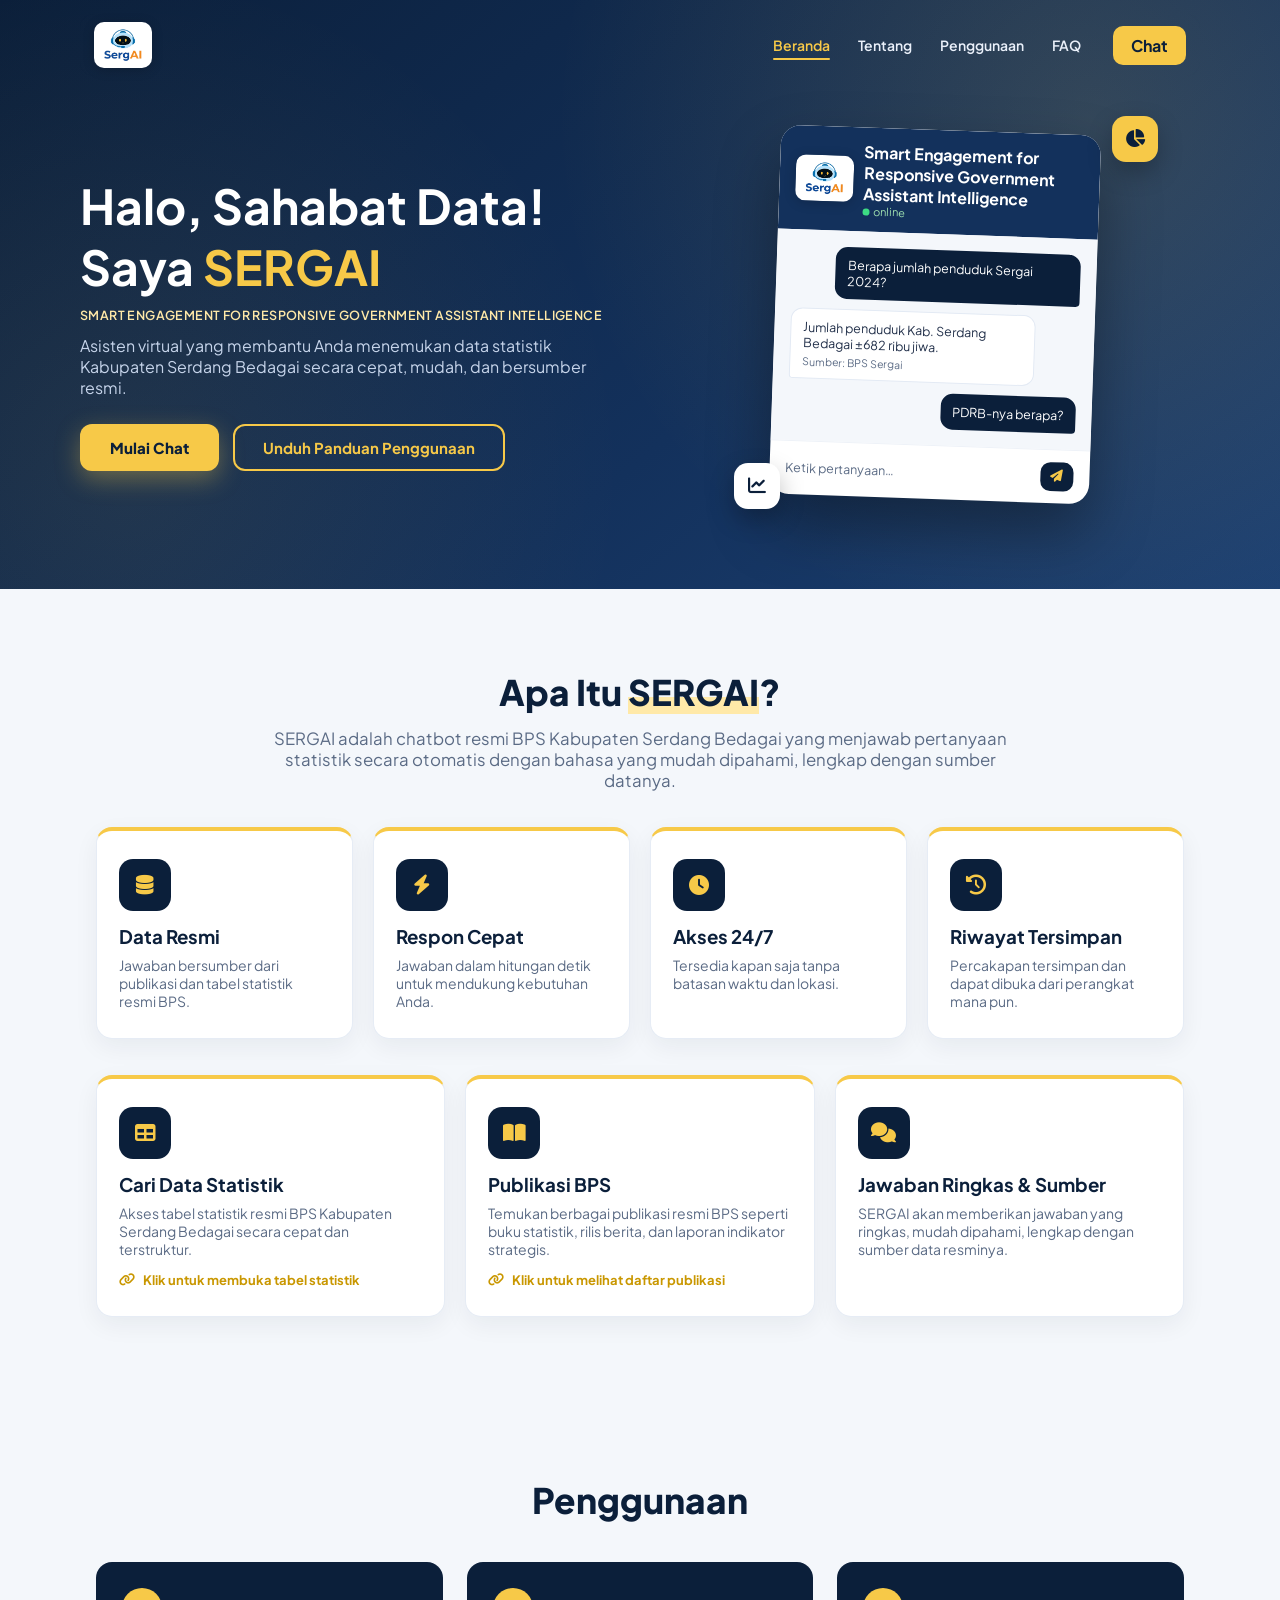
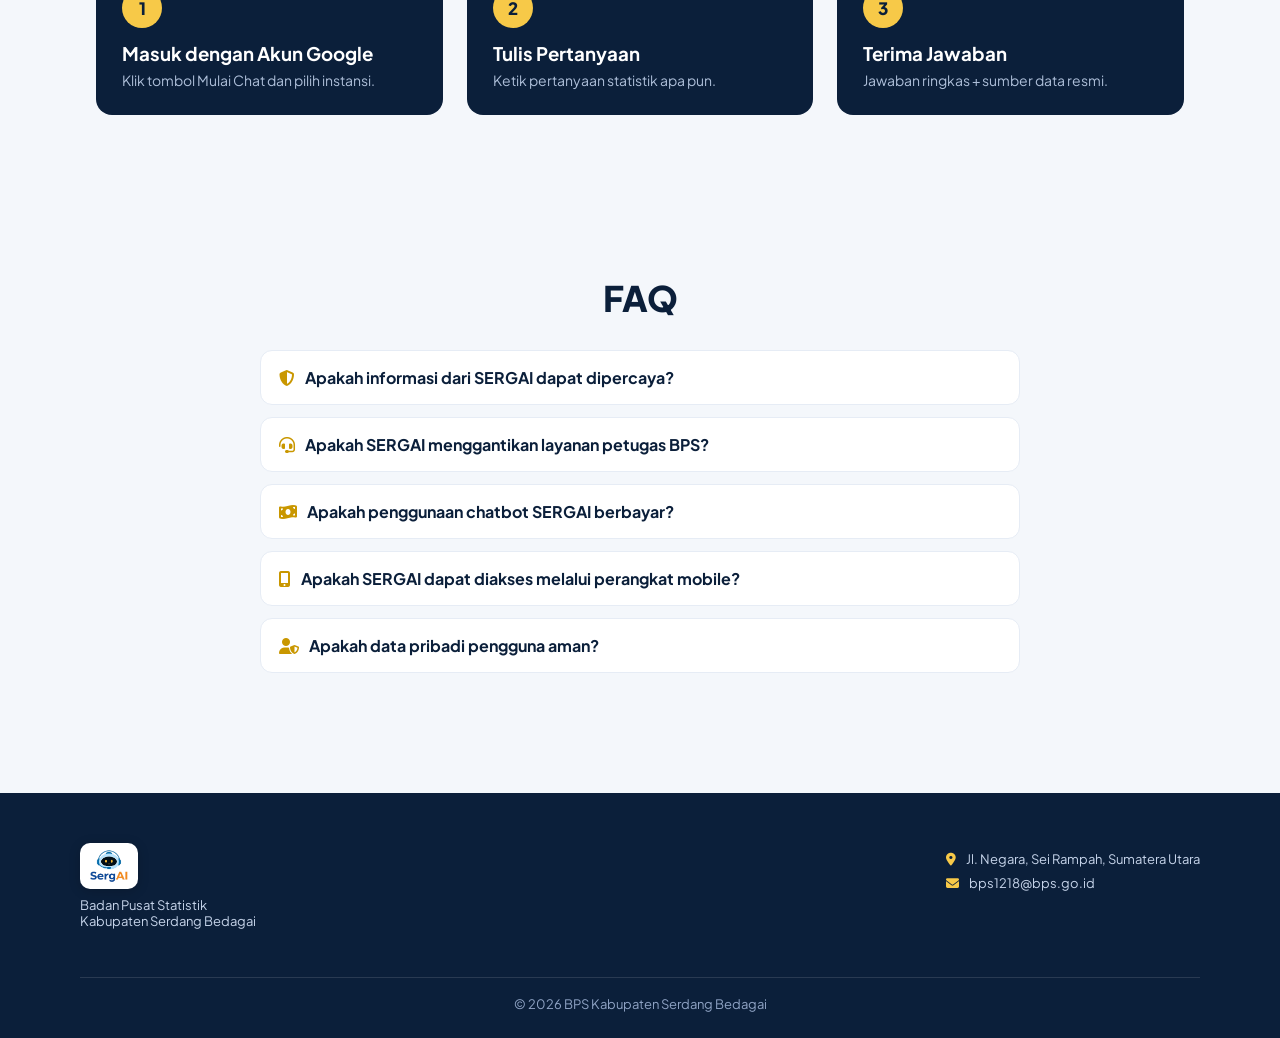
==== frontend/welcome.html @ 42bea24c "feat: update UI responsif & penyesuaian backend Frontend: - Sidebar toggle fixed kiri bawah (push/dr" ====
<!doctype html>
<html lang="id">
  <head>
    <meta charset="UTF-8" />
    <meta name="viewport" content="width=device-width, initial-scale=1.0" />
    <title>SERGAI — Asisten Statistik BPS Serdang Bedagai</title>
    <link rel="stylesheet" href="css/welcome.css" />
    <link
      rel="stylesheet"
      href="https://cdnjs.cloudflare.com/ajax/libs/font-awesome/6.4.0/css/all.min.css"
    />
    <link
      href="https://fonts.googleapis.com/css2?family=Plus+Jakarta+Sans:wght@400;600;700;800&display=swap"
      rel="stylesheet"
    />
    <script src="https://accounts.google.com/gsi/client" async defer></script>
  </head>
  <body>
    <!-- NAVBAR -->
    <!-- NAVBAR -->
    <header class="w-nav">
      <div class="w-nav-inner">
        <a class="brand" href="#beranda">
          <img src="assets/logo-sergAI.png" alt="SERGAI" class="brand-logo" />
        </a>
        <nav class="w-menu">
          <a href="#beranda">Beranda</a>
          <a href="#tentang">Tentang</a>
          <a href="#penggunaan">Penggunaan</a>
          <a href="#faq">FAQ</a>
        </nav>
        <!-- ✅ Chat TETAP terlihat di semua lebar -->
        <a href="#" class="w-nav-cta" id="navStartChatBtn">Chat</a>
        <!-- ✅ Tombol burger (muncul hanya di layar kecil) -->
        <button
          class="w-burger"
          id="wBurger"
          title="Menu"
          aria-label="Buka menu"
        >
          <i class="fas fa-bars"></i>
        </button>
      </div>
    </header>

    <!-- HERO -->
    <section class="w-hero" id="beranda">
      <div class="w-hero-inner">
        <div class="w-hero-left">
          <h1>
            Halo, Sahabat Data!<br />Saya <span class="w-accent">SERGAI</span>
          </h1>
          <p class="w-tagline">
            Smart Engagement for Responsive Government Assistant Intelligence
          </p>
          <p class="w-desc">
            Asisten virtual yang membantu Anda menemukan data statistik
            Kabupaten Serdang Bedagai secara cepat, mudah, dan bersumber resmi.
          </p>
          <div class="w-btn-row">
            <button id="startChatBtn" class="w-btn-primary-big">
              Mulai Chat
            </button>
            <a
              href="assets/panduan-penggunaan-sergAI.pdf"
              download
              class="w-btn-outline-big"
              >Unduh Panduan Penggunaan</a
            >
          </div>
        </div>
        <div class="w-hero-right">
          <div class="w-preview">
            <div class="w-preview-head">
              <a class="brand" href="#beranda">
                <img
                  src="assets/logo-sergAI.png"
                  alt="SERGAI"
                  class="brand-logo"
                />
              </a>
              <div>
                <strong
                  >Smart Engagement for Responsive Government Assistant
                  Intelligence</strong
                ><small><span class="dot"></span>online</small>
              </div>
            </div>
            <div class="w-preview-body">
              <div class="p-msg user">Berapa jumlah penduduk Sergai 2024?</div>
              <div class="p-msg bot">
                Jumlah penduduk Kab. Serdang Bedagai ±682 ribu jiwa.
                <small>Sumber: BPS Sergai</small>
              </div>
              <div class="p-msg user">PDRB-nya berapa?</div>
            </div>
            <div class="w-preview-foot">
              <span>Ketik pertanyaan…</span><i class="fas fa-paper-plane"></i>
            </div>
          </div>
          <span class="w-float f1"><i class="fas fa-chart-pie"></i></span>
          <span class="w-float f2"><i class="fas fa-chart-line"></i></span>
        </div>
      </div>
    </section>

    <!-- TENTANG -->
    <section class="w-section" id="tentang">
      <h2>Apa Itu <span>SERGAI</span>?</h2>
      <p class="w-lead">
        SERGAI adalah chatbot resmi BPS Kabupaten Serdang Bedagai yang menjawab
        pertanyaan statistik secara otomatis dengan bahasa yang mudah dipahami,
        lengkap dengan sumber datanya.
      </p>
      <div class="w-grid">
        <div class="w-card">
          <span class="w-ico"><i class="fas fa-database"></i></span>
          <h3>Data Resmi</h3>
          <p>Jawaban bersumber dari publikasi dan tabel statistik resmi BPS.</p>
        </div>
        <div class="w-card">
          <span class="w-ico"><i class="fas fa-bolt"></i></span>
          <h3>Respon Cepat</h3>
          <p>Jawaban dalam hitungan detik untuk mendukung kebutuhan Anda.</p>
        </div>
        <div class="w-card">
          <span class="w-ico"><i class="fas fa-clock"></i></span>
          <h3>Akses 24/7</h3>
          <p>Tersedia kapan saja tanpa batasan waktu dan lokasi.</p>
        </div>
        <div class="w-card">
          <span class="w-ico"><i class="fas fa-history"></i></span>
          <h3>Riwayat Tersimpan</h3>
          <p>Percakapan tersimpan dan dapat dibuka dari perangkat mana pun.</p>
        </div>
      </div>
      <div class="w-grid">
        <div class="w-card">
          <span class="w-ico"><i class="fas fa-table"></i></span>
          <h3>Cari Data Statistik</h3>
          <p>
            Akses tabel statistik resmi BPS Kabupaten Serdang Bedagai secara
            cepat dan terstruktur.
          </p>
          <a
            class="w-link"
            target="_blank"
            href="https://serdangbedagaikab.bps.go.id/id/statistics-table?subject=531&sortBy=date%2Ctitle&sortOrder=desc%2Casc"
            ><i class="fas fa-link"></i> Klik untuk membuka tabel statistik</a
          >
        </div>
        <div class="w-card">
          <span class="w-ico"><i class="fas fa-book-open"></i></span>
          <h3>Publikasi BPS</h3>
          <p>
            Temukan berbagai publikasi resmi BPS seperti buku statistik, rilis
            berita, dan laporan indikator strategis.
          </p>
          <a
            class="w-link"
            target="_blank"
            href="https://serdangbedagaikab.bps.go.id/id/publication"
            ><i class="fas fa-link"></i> Klik untuk melihat daftar publikasi</a
          >
        </div>
        <div class="w-card">
          <span class="w-ico"><i class="fas fa-comments"></i></span>
          <h3>Jawaban Ringkas &amp; Sumber</h3>
          <p>
            SERGAI akan memberikan jawaban yang ringkas, mudah dipahami, lengkap
            dengan sumber data resminya.
          </p>
        </div>
      </div>
    </section>

    <!-- PENGGUNAAN -->
    <section class="w-section" id="penggunaan">
      <h2>Penggunaan</h2>
      <div class="w-steps">
        <div class="w-step">
          <span>1</span>
          <h3>Masuk dengan Akun Google</h3>
          <p>Klik tombol Mulai Chat dan pilih instansi.</p>
        </div>
        <div class="w-step">
          <span>2</span>
          <h3>Tulis Pertanyaan</h3>
          <p>Ketik pertanyaan statistik apa pun.</p>
        </div>
        <div class="w-step">
          <span>3</span>
          <h3>Terima Jawaban</h3>
          <p>Jawaban ringkas + sumber data resmi.</p>
        </div>
      </div>
    </section>

    <!-- FAQ -->
    <section class="w-section" id="faq">
      <h2>FAQ</h2>
      <div class="w-faq">
        <details>
          <summary>
            <i class="fas fa-shield-alt"></i> Apakah informasi dari SERGAI dapat
            dipercaya?
          </summary>
          <p>
            Ya. Jawaban bersumber dari data dan publikasi resmi BPS Kabupaten
            Serdang Bedagai.
          </p>
        </details>
        <details>
          <summary>
            <i class="fas fa-headset"></i> Apakah SERGAI menggantikan layanan
            petugas BPS?
          </summary>
          <p>
            Tidak. SERGAI berfungsi sebagai asisten virtual untuk informasi
            statistik. Untuk kebutuhan lanjutan, pengguna tetap dapat
            menghubungi petugas BPS.
          </p>
        </details>
        <details>
          <summary>
            <i class="fas fa-money-bill-wave"></i> Apakah penggunaan chatbot
            SERGAI berbayar?
          </summary>
          <p>
            Tidak. SERGAI dapat digunakan secara gratis oleh seluruh masyarakat.
          </p>
        </details>
        <details>
          <summary>
            <i class="fas fa-mobile-alt"></i> Apakah SERGAI dapat diakses
            melalui perangkat mobile?
          </summary>
          <p>
            Ya. SERGAI dapat diakses melalui desktop maupun perangkat mobile
            selama terhubung dengan internet.
          </p>
        </details>
        <details>
          <summary>
            <i class="fas fa-user-shield"></i> Apakah data pribadi pengguna
            aman?
          </summary>
          <p>
            Kami hanya mencatat nama, email, instansi, dan pertanyaan untuk
            evaluasi layanan. Tidak ada password yang disimpan.
          </p>
        </details>
      </div>
    </section>

    <!-- FOOTER -->
    <footer class="w-footer">
      <div class="w-footer-inner">
        <div>
          <a class="brand" href="#beranda">
            <img src="assets/logo-sergAI.png" alt="SERGAI" class="brand-logo" />
          </a>
          <p>Badan Pusat Statistik<br />Kabupaten Serdang Bedagai</p>
        </div>
        <div class="w-footer-contact">
          <p>
            <i class="fas fa-map-marker-alt"></i> Jl. Negara, Sei Rampah,
            Sumatera Utara
          </p>
          <p><i class="fas fa-envelope"></i> bps1218@bps.go.id</p>
        </div>
        <p class="w-copy">© 2026 BPS Kabupaten Serdang Bedagai</p>
      </div>
    </footer>

    <!-- MODAL UNIT (login pertama) -->
    <div class="w-modal hidden" id="unitModal">
      <div class="w-modal-card">
        <img id="muPhoto" class="mu-photo" alt="" />
        <h3>Selamat datang, <span id="muName"></span>! 👋</h3>
        <p>Sebelum mulai, pilih instansi Anda:</p>
        <select id="muUnit">
          <option value="">-- Pilih Instansi/Unit --</option>
          <optgroup label="BPS Kabupaten Serdang Bedagai">
            <option>Statistik Sosial</option>
            <option>Statistik Produksi</option>
            <option>Statistik Distribusi</option>
            <option>Nerwilis</option>
            <option>IPDS</option>
            <option>TU/ Umum</option>
          </optgroup>
          <optgroup label="Instansi Pemerintah">
            <option>Bappeda</option>
            <option>Dinas Kesehatan</option>
            <option>Dinas Sosial</option>
            <option>Dinas Pendidikan</option>
            <option>Dinas Kependudukan & Pencatatan Sipil</option>
            <option>Bappeda Litbang</option>
            <option>Lainnya</option>
          </optgroup>
          <optgroup label="Akademisi & Umum">
            <option>Universitas/Perguruan Tinggi</option>
            <option>Peneliti</option>
            <option>Masyarakat Umum</option>
            <option>Lainnya</option>
          </optgroup>
        </select>
        <button id="muSave" class="w-btn-primary">Simpan & Mulai Chat</button>
      </div>
    </div>
    <!-- ✅ OVERLAY: memproses login Google -->
    <div class="w-loading hidden" id="loginLoading">
      <div class="w-loading-card">
        <div class="w-spinner"></div>
        <h3>Memproses login…</h3>
        <p>Menghubungkan akun Google Anda ke sergAI</p>
      </div>
    </div>

    <!-- ✅ Munculkan overlay SEGERA jika kembali dari Google (sebelum JS module jalan) -->
    <script>
      if (
        location.hash.includes("access_token") ||
        location.hash.includes("id_token")
      ) {
        document.getElementById("loginLoading").classList.remove("hidden");
      }
    </script>
    <script type="module" src="js/welcome.js"></script>
  </body>
</html>
---- frontend/css/welcome.css ----
:root {
  --navy: #0b1f3a;
  --navy2: #13315c;
  --navy3: #1d4173;
  --yellow: #f7c948;
  --yellow-soft: #ffe9a8;
  --yellow-pale: #fff7e0;
  --bg: #f4f7fb;
  --text: #22304a;
  --muted: #5b6b85;
  --radius: 16px;
}
* {
  margin: 0;
  padding: 0;
  box-sizing: border-box;
}
html {
  scroll-behavior: smooth;
}
body {
  font-family: "Plus Jakarta Sans", system-ui, sans-serif;
  background: var(--bg);
  color: var(--text);
}
.hidden {
  display: none !important;
}

/* ===== NAVBAR ===== */
/* ===== NAVBAR ===== */
.w-nav {
  position: fixed;
  top: 12px;
  left: 0;
  right: 0;
  z-index: 50;
  display: flex;
  justify-content: center;
  padding: 0 16px;
  transition: all 0.35s ease;
}
.w-nav-inner {
  width: 100%;
  max-width: 1120px;
  background: transparent;
  backdrop-filter: blur(0px);
  border-radius: 14px;
  box-shadow: none;
  display: flex;
  align-items: center;
  gap: 20px;
  padding: 10px 18px;
  transition: all 0.35s ease;
}
/* Logo & menu default (di atas hero navy) → teks putih */
.brand {
  display: flex;
  align-items: center;
  gap: 10px;
  text-decoration: none;
  color: #fff;
}
.brand-logo {
  height: 46px;
  width: auto;
  display: block;
  filter: brightness(0) invert(1);
  transition: filter 0.35s;
}
.w-menu a {
  color: #eaf0fa;
}
.w-menu a:hover {
  background: rgba(255, 255, 255, 0.12);
  color: #fff;
}
.w-nav-cta {
  background: var(--yellow);
  color: var(--navy) !important;
  padding: 9px 18px;
  border-radius: 10px;
  font-weight: 700;
  text-decoration: none;
  transition: all 0.25s;
}
.w-nav-cta:hover {
  background: var(--yellow-soft);
  transform: translateY(-1px);
}

/* ===== NAVBAR SAAT DISCROLL (di atas section putih) ===== */
.w-nav.scrolled {
  top: 0;
  padding: 8px 16px;
}
.w-nav.scrolled .w-nav-inner {
  background: rgba(255, 255, 255, 0.96);
  backdrop-filter: blur(12px);
  box-shadow: 0 6px 24px rgba(11, 31, 58, 0.12);
}
.w-nav.scrolled .brand {
  color: var(--navy);
}
.w-nav.scrolled .brand-logo {
  filter: none;
}
.w-nav.scrolled .w-menu a {
  color: var(--text);
}
.w-nav.scrolled .w-menu a:hover {
  background: var(--yellow-pale);
  color: var(--navy);
}
.brand {
  display: flex;
  align-items: center;
  gap: 10px;
  text-decoration: none;
  color: var(--navy);
}
.brand-mark {
  width: 38px;
  height: 38px;
  border-radius: 10px;
  background: var(--navy);
  color: var(--yellow);
  display: flex;
  align-items: center;
  justify-content: center;
  font-size: 18px;
}
.brand-text {
  font-weight: 800;
  font-size: 18px;
  line-height: 1.1;
}
.brand-text small {
  display: block;
  font-size: 10.5px;
  font-weight: 600;
  color: var(--muted);
}
.w-menu {
  margin-left: auto;
  display: flex;
  gap: 4px;
}
.w-menu a {
  color: var(--text);
  text-decoration: none;
  font-size: 14px;
  font-weight: 600;
  padding: 8px 12px;
  border-radius: 8px;
}
.w-menu a:hover {
  background: var(--yellow-pale);
  color: var(--navy);
}
.w-nav-cta {
  background: var(--navy);
  color: var(--yellow) !important;
  padding: 9px 18px;
  border-radius: 10px;
  font-weight: 700;
  text-decoration: none;
}
/* ===== BURGER MENU ===== */
.w-burger {
  display: none;
  align-items: center;
  justify-content: center;
  width: 40px;
  height: 40px;
  border: none;
  border-radius: 10px;
  background: rgba(255, 255, 255, 0.12);
  color: #fff;
  font-size: 16px;
  cursor: pointer;
  margin-left: 10px;
  transition: all 0.25s;
}
.w-nav.scrolled .w-burger {
  background: var(--yellow-pale);
  color: var(--navy);
}

/* ===== BURGER MOBILE (wajib paling bawah agar menang dari NAVBAR FINAL) ===== */
@media (max-width: 820px) {
  .w-burger {
    display: flex;
  }
  .w-nav-cta {
    margin-left: auto; /* Chat tetap terlihat, terdorong ke kanan */
  }

  .w-nav .w-menu {
    display: none;
    position: absolute;
    top: calc(100% + 10px);
    left: 16px;
    right: 16px;
    flex-direction: column;
    gap: 4px;
    background: #fff;
    border-radius: 14px;
    padding: 10px;
    margin-left: 0;
    box-shadow: 0 12px 32px rgba(11, 31, 58, 0.2);
  }
  .w-nav.menu-open .w-menu {
    display: flex;
  }

  .w-nav .w-menu a {
    color: var(--text) !important;
    padding: 12px 14px;
    border-radius: 10px;
  }
  .w-nav .w-menu a:hover,
  .w-nav .w-menu a.active {
    background: var(--yellow-pale);
    color: var(--navy) !important;
  }
  .w-nav .w-menu a.active::after {
    display: none;
  }
}

/* ===== HERO ===== */
.w-hero {
  background: linear-gradient(
    140deg,
    var(--navy) 0%,
    var(--navy2) 60%,
    var(--navy3) 100%
  );
  padding: 130px 16px 90px;
  position: relative;
  overflow: hidden;
}
.w-hero::after {
  content: "";
  position: absolute;
  inset: 0;
  background:
    radial-gradient(
      circle at 85% 20%,
      rgba(247, 201, 72, 0.14),
      transparent 45%
    ),
    radial-gradient(
      circle at 10% 80%,
      rgba(247, 201, 72, 0.08),
      transparent 40%
    );
}
.w-hero-inner {
  max-width: 1120px;
  margin: 0 auto;
  display: flex;
  gap: 60px;
  align-items: center;
  position: relative;
  z-index: 1;
  flex-wrap: wrap;
}
.w-hero-left {
  flex: 1;
  min-width: 300px;
  color: #eaf0fa;
}
.w-badge {
  display: inline-flex;
  gap: 8px;
  align-items: center;
  background: rgba(247, 201, 72, 0.12);
  border: 1px solid rgba(247, 201, 72, 0.4);
  color: var(--yellow);
  padding: 7px 14px;
  border-radius: 999px;
  font-size: 12.5px;
  font-weight: 600;
}
.w-hero-left h1 {
  font-size: clamp(2rem, 4vw, 3rem);
  color: #fff;
  margin: 18px 0 10px;
}
.w-accent {
  color: var(--yellow);
}
.w-tagline {
  font-size: 12.5px;
  letter-spacing: 0.4px;
  text-transform: uppercase;
  color: var(--yellow-soft);
  font-weight: 600;
  margin-bottom: 12px;
}
.w-desc {
  max-width: 520px;
  color: #c6d4ea;
  margin-bottom: 26px;
}
.w-cta {
  display: flex;
  flex-direction: column;
  align-items: flex-start;
  gap: 10px;
}
#googleBtn {
  min-height: 44px;
}
.w-continue {
  background: var(--yellow);
  color: var(--navy);
  font-weight: 800;
  padding: 12px 26px;
  border-radius: 999px;
  text-decoration: none;
  box-shadow: 0 8px 24px rgba(247, 201, 72, 0.35);
}
.w-cta-note {
  font-size: 12px;
  color: #9fb2d0;
}
.w-stats {
  display: flex;
  gap: 34px;
  margin-top: 34px;
  flex-wrap: wrap;
}
.w-stats div {
  display: flex;
  flex-direction: column;
}
.w-stats strong {
  color: var(--yellow);
  font-size: 22px;
  font-weight: 800;
}
.w-stats span {
  font-size: 12px;
  color: #9fb2d0;
}

/* preview chat card */
.w-hero-right {
  flex: 1;
  min-width: 300px;
  display: flex;
  justify-content: center;
  position: relative;
}
.w-preview {
  width: 320px;
  background: #fff;
  border-radius: 20px;
  box-shadow: 0 30px 60px rgba(0, 0, 0, 0.35);
  overflow: hidden;
  transform: rotate(2deg);
}
.w-preview-head {
  background: var(--navy2);
  display: flex;
  gap: 10px;
  align-items: center;
  padding: 14px 16px;
  color: #fff;
}
.p-ava {
  width: 36px;
  height: 36px;
  border-radius: 50%;
  background: var(--yellow);
  color: var(--navy);
  display: flex;
  align-items: center;
  justify-content: center;
}
.w-preview-head small {
  display: block;
  color: #9fe0b0;
  font-size: 11px;
}
.dot {
  width: 7px;
  height: 7px;
  background: #3ddc84;
  border-radius: 50%;
  display: inline-block;
  margin-right: 4px;
}
.w-preview-body {
  padding: 16px;
  display: flex;
  flex-direction: column;
  gap: 10px;
  background: var(--bg);
}
.p-msg {
  max-width: 85%;
  padding: 10px 12px;
  border-radius: 12px;
  font-size: 12.5px;
}
.p-msg.user {
  align-self: flex-end;
  background: var(--navy);
  color: #fff;
  border-bottom-right-radius: 4px;
}
.p-msg.bot {
  align-self: flex-start;
  background: #fff;
  border: 1px solid #e3eaf4;
  border-bottom-left-radius: 4px;
}
.p-msg small {
  display: block;
  color: var(--muted);
  margin-top: 4px;
  font-size: 10.5px;
}
.w-preview-foot {
  display: flex;
  justify-content: space-between;
  align-items: center;
  padding: 12px 16px;
  color: var(--muted);
  font-size: 12.5px;
  border-top: 1px solid #eef2f8;
}
.w-preview-foot i {
  color: var(--yellow);
  background: var(--navy);
  padding: 8px 10px;
  border-radius: 10px;
}
.w-float {
  position: absolute;
  width: 46px;
  height: 46px;
  border-radius: 14px;
  background: var(--yellow);
  color: var(--navy);
  display: flex;
  align-items: center;
  justify-content: center;
  font-size: 18px;
  box-shadow: 0 10px 24px rgba(0, 0, 0, 0.25);
}
.f1 {
  top: -14px;
  right: 8%;
}
.f2 {
  bottom: -10px;
  left: 12%;
  background: #fff;
  color: var(--navy);
}

/* ===== SECTIONS ===== */
.w-section {
  max-width: 1120px;
  margin: 0 auto;
  padding: 80px 16px;
}
.w-section h2 {
  font-size: clamp(1.6rem, 3vw, 2.2rem);
  font-weight: 800;
  color: var(--navy);
  text-align: center;
  margin-bottom: 14px;
}
.w-section h2 span {
  background: linear-gradient(transparent 62%, var(--yellow-soft) 62%);
}
.w-lead {
  text-align: center;
  max-width: 760px;
  margin: 0 auto;
  color: var(--muted);
  font-size: 1.05rem;
}

.w-grid {
  display: grid;
  grid-template-columns: repeat(auto-fit, minmax(230px, 1fr));
  gap: 20px;
  margin-top: 36px;
}
.w-card {
  background: #fff;
  border-radius: var(--radius);
  padding: 28px 22px;
  border: 1px solid #e6ecf5;
  border-top: 4px solid var(--yellow);
  box-shadow: 0 8px 24px rgba(11, 31, 58, 0.06);
}
.w-card h3 {
  color: var(--navy);
  margin: 14px 0 8px;
}
.w-card p {
  color: var(--muted);
  font-size: 14px;
}
.w-ico {
  width: 52px;
  height: 52px;
  border-radius: 14px;
  background: var(--navy);
  color: var(--yellow);
  display: flex;
  align-items: center;
  justify-content: center;
  font-size: 20px;
}

.w-steps {
  display: flex;
  gap: 24px;
  margin-top: 40px;
  flex-wrap: wrap;
}
.w-step {
  flex: 1;
  min-width: 220px;
  background: var(--navy);
  color: #dfe9f8;
  border-radius: var(--radius);
  padding: 26px;
}
.w-step span {
  width: 40px;
  height: 40px;
  border-radius: 50%;
  background: var(--yellow);
  color: var(--navy);
  font-weight: 800;
  display: flex;
  align-items: center;
  justify-content: center;
  font-size: 17px;
  margin-bottom: 14px;
}
.w-step h3 {
  color: #fff;
  margin-bottom: 6px;
}
.w-step p {
  font-size: 14px;
  color: #aebfd9;
}

.w-faq {
  max-width: 760px;
  margin: 30px auto 0;
  display: flex;
  flex-direction: column;
  gap: 12px;
}
.w-faq details {
  background: #fff;
  border: 1px solid #e6ecf5;
  border-radius: 12px;
  padding: 16px 18px;
}
.w-faq summary {
  font-weight: 700;
  color: var(--navy);
  cursor: pointer;
  display: flex;
  gap: 10px;
  align-items: center;
  list-style: none;
}
.w-faq summary i {
  color: #c99700;
}
.w-faq details[open] summary {
  margin-bottom: 10px;
}
.w-faq p {
  color: var(--muted);
  font-size: 14px;
  padding-left: 26px;
}

/* ===== FOOTER ===== */
.w-footer {
  background: var(--navy);
  color: #c6d4ea;
  padding: 50px 16px 26px;
  margin-top: 40px;
}
.w-footer-inner {
  max-width: 1120px;
  margin: 0 auto;
  display: flex;
  gap: 40px;
  flex-wrap: wrap;
  align-items: flex-start;
  justify-content: space-between;
}
.w-footer strong {
  color: #fff;
  font-size: 18px;
}
.w-footer p {
  font-size: 13px;
  margin-top: 8px;
}
.w-footer-contact i {
  color: var(--yellow);
  margin-right: 8px;
}
.w-copy {
  width: 100%;
  text-align: center;
  border-top: 1px solid rgba(255, 255, 255, 0.12);
  padding-top: 18px;
  margin-top: 10px;
  font-size: 12.5px;
  color: #8fa3c4;
}

/* ===== MODAL ===== */
.w-modal {
  position: fixed;
  inset: 0;
  background: rgba(11, 31, 58, 0.55);
  backdrop-filter: blur(4px);
  display: flex;
  align-items: center;
  justify-content: center;
  z-index: 100;
  padding: 16px;
}
.w-modal-card {
  background: #fff;
  border-radius: 20px;
  padding: 34px 30px;
  max-width: 400px;
  width: 100%;
  text-align: center;
  box-shadow: 0 30px 80px rgba(0, 0, 0, 0.35);
}
.mu-photo {
  width: 72px;
  height: 72px;
  border-radius: 50%;
  border: 3px solid var(--yellow);
  margin-bottom: 12px;
}
.w-modal-card h3 {
  color: var(--navy);
  margin-bottom: 6px;
}
.w-modal-card p {
  color: var(--muted);
  font-size: 14px;
  margin-bottom: 16px;
}
.w-modal-card select {
  width: 100%;
  padding: 12px;
  border: 2px solid #e0e7f2;
  border-radius: 10px;
  font-size: 14px;
  margin-bottom: 16px;
  color: var(--text);
}
.w-btn-primary {
  width: 100%;
  background: var(--navy);
  color: var(--yellow);
  font-weight: 700;
  border: none;
  padding: 13px;
  border-radius: 10px;
  cursor: pointer;
  font-size: 15px;
}
.w-btn-primary:hover {
  background: var(--navy2);
}

/* ===== LOADING LOGIN ===== */
.w-loading {
  position: fixed;
  inset: 0;
  z-index: 200;
  background: rgba(11, 31, 58, 0.6);
  backdrop-filter: blur(6px);
  display: flex;
  align-items: center;
  justify-content: center;
}
.w-loading-card {
  background: #fff;
  border-radius: 20px;
  padding: 30px 40px;
  text-align: center;
  box-shadow: 0 30px 80px rgba(0, 0, 0, 0.35);
}
.w-spinner {
  width: 44px;
  height: 44px;
  margin: 0 auto 14px;
  border: 4px solid var(--yellow-soft);
  border-top-color: var(--navy);
  border-radius: 50%;
  animation: wspin 0.9s linear infinite;
}
@keyframes wspin {
  to {
    transform: rotate(360deg);
  }
}
.w-loading-card h3 {
  color: var(--navy);
  margin-bottom: 6px;
}
.w-loading-card p {
  color: var(--muted);
  font-size: 13px;
}

/* Tombol CTA custom */
.w-btn-row {
  display: flex;
  gap: 14px;
  flex-wrap: wrap;
}
.w-btn-primary-big {
  background: var(--yellow);
  color: var(--navy);
  border: none;
  padding: 14px 30px;
  border-radius: 12px;
  font-weight: 800;
  font-size: 15px;
  cursor: pointer;
  box-shadow: 0 8px 24px rgba(247, 201, 72, 0.35);
  transition: all 0.2s;
  font-family: inherit;
}
.w-btn-primary-big:hover {
  background: var(--yellow-soft);
  transform: translateY(-2px);
}
.w-btn-outline-big {
  background: transparent;
  color: var(--yellow);
  border: 2px solid var(--yellow);
  padding: 12px 28px;
  border-radius: 12px;
  font-weight: 700;
  font-size: 15px;
  text-decoration: none;
  transition: all 0.2s;
}
.w-btn-outline-big:hover {
  background: rgba(247, 201, 72, 0.12);
}

/* Logo navbar dari assets */
.brand-logo {
  height: 46px;
  width: auto;
  display: block;
}

/* Link aksi di kartu fitur */
.w-link {
  display: inline-flex;
  align-items: center;
  gap: 8px;
  margin-top: 14px;
  color: #c99700;
  font-weight: 700;
  font-size: 13px;
  text-decoration: none;
}
.w-link:hover {
  text-decoration: underline;
}

/* ===== NAVBAR FINAL (menimpa aturan lama) ===== */
.w-nav {
  position: fixed;
  top: 0;
  left: 0;
  right: 0;
  z-index: 50;
  display: flex;
  justify-content: center;
  padding: 14px 16px;
  transition: all 0.35s ease;
}
.w-nav-inner {
  width: 100%;
  max-width: 1120px;
  background: transparent;
  box-shadow: none;
  display: flex;
  align-items: center;
  gap: 20px;
  padding: 8px 14px;
  border-radius: 14px;
  transition: all 0.35s ease;
}
.brand {
  display: flex;
  align-items: center;
  text-decoration: none;
}
.brand-logo {
  height: 46px;
  width: auto;
  display: block;
  background: #fff;
  border-radius: 10px;
  padding: 4px 10px;
  box-shadow: 0 2px 12px rgba(0, 0, 0, 0.18);
  filter: none;
  transition: all 0.35s ease;
}
.w-menu {
  margin-left: auto;
  display: flex;
  gap: 4px;
}
.w-menu a {
  color: #eaf0fa;
  text-decoration: none;
  font-size: 14px;
  font-weight: 600;
  padding: 8px 12px;
  border-radius: 8px;
  transition: all 0.2s;
}
.w-menu a:hover {
  background: rgba(255, 255, 255, 0.12);
  color: #fff;
}
.w-nav-cta {
  background: var(--yellow);
  color: var(--navy) !important;
  padding: 9px 18px;
  border-radius: 10px;
  font-weight: 700;
  text-decoration: none;
}
.w-nav-cta:hover {
  background: var(--yellow-soft);
}

/* --- Saat discroll: navbar jadi kartu putih --- */
.w-nav.scrolled {
  padding: 8px 16px;
}
.w-nav.scrolled .w-nav-inner {
  background: rgba(255, 255, 255, 0.97);
  backdrop-filter: blur(12px);
  box-shadow: 0 6px 24px rgba(11, 31, 58, 0.12);
}
.w-nav.scrolled .w-menu a {
  color: var(--text);
}
.w-nav.scrolled .w-menu a:hover {
  background: var(--yellow-pale);
  color: var(--navy);
}
.w-nav.scrolled .brand-logo {
  background: transparent;
  box-shadow: none;
  padding: 0;
}

/* ===== SCROLLSPY: menu aktif sesuai section ===== */
.w-menu a.active {
  color: var(--yellow);
  position: relative;
}
.w-menu a.active::after {
  content: "";
  position: absolute;
  left: 12px;
  right: 12px;
  bottom: 2px;
  height: 2px;
  background: var(--yellow);
  border-radius: 2px;
}
/* versi navbar putih (saat discroll) */
.w-nav.scrolled .w-menu a.active {
  color: #c99700;
}
.w-nav.scrolled .w-menu a.active::after {
  background: #c99700;
}
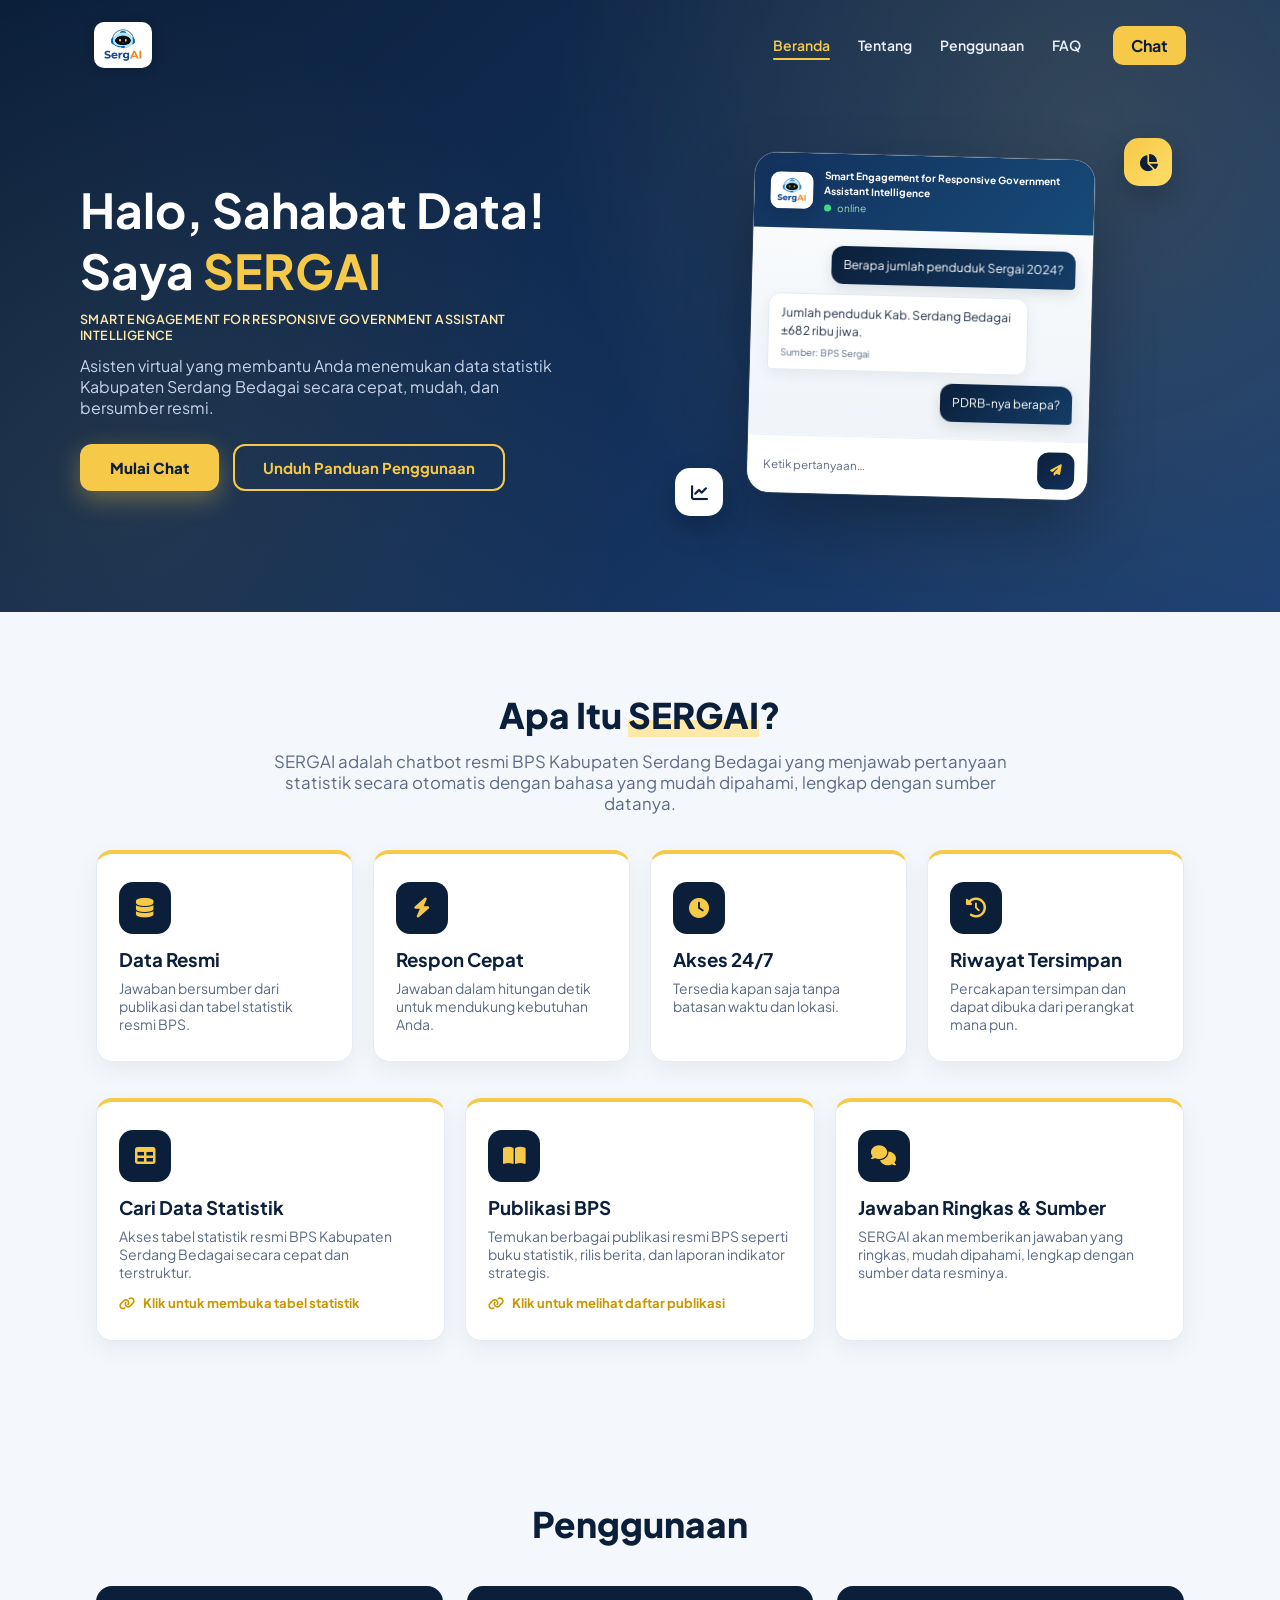
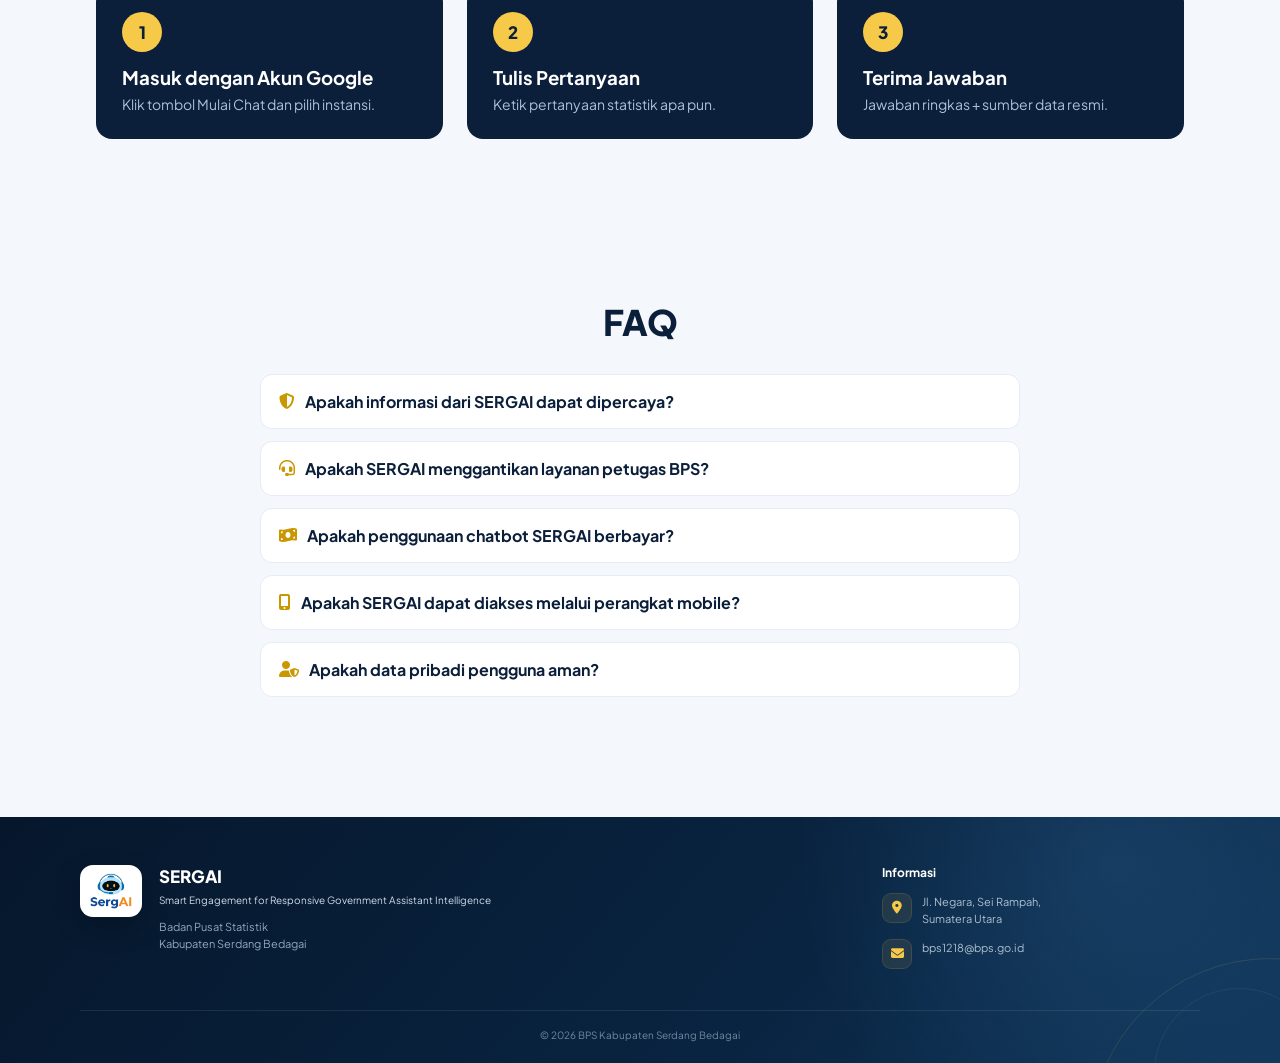
==== commit d5029479: "add readme" ====
--- a/frontend/welcome.html
+++ b/frontend/welcome.html
@@ -70,6 +70,10 @@
           </div>
         </div>
         <div class="w-hero-right">
+          <!-- Glow di belakang chatbot -->
+          <div class="w-preview-glow" aria-hidden="true"></div>
+
+          <!-- Visual chatbot -->
           <div class="w-preview">
             <div class="w-preview-head">
               <a class="brand" href="#beranda">
@@ -79,27 +83,45 @@
                   class="brand-logo"
                 />
               </a>
+
               <div>
-                <strong
-                  >Smart Engagement for Responsive Government Assistant
-                  Intelligence</strong
-                ><small><span class="dot"></span>online</small>
+                <strong>
+                  Smart Engagement for Responsive Government Assistant
+                  Intelligence
+                </strong>
+
+                <small>
+                  <span class="dot"></span>
+                  online
+                </small>
               </div>
             </div>
+
             <div class="w-preview-body">
               <div class="p-msg user">Berapa jumlah penduduk Sergai 2024?</div>
+
               <div class="p-msg bot">
                 Jumlah penduduk Kab. Serdang Bedagai ±682 ribu jiwa.
                 <small>Sumber: BPS Sergai</small>
               </div>
+
               <div class="p-msg user">PDRB-nya berapa?</div>
             </div>
+
             <div class="w-preview-foot">
-              <span>Ketik pertanyaan…</span><i class="fas fa-paper-plane"></i>
+              <span>Ketik pertanyaan…</span>
+              <i class="fas fa-paper-plane"></i>
             </div>
           </div>
-          <span class="w-float f1"><i class="fas fa-chart-pie"></i></span>
-          <span class="w-float f2"><i class="fas fa-chart-line"></i></span>
+
+          <!-- Elemen dekoratif -->
+          <span class="w-float f1" aria-hidden="true">
+            <i class="fas fa-chart-pie"></i>
+          </span>
+
+          <span class="w-float f2" aria-hidden="true">
+            <i class="fas fa-chart-line"></i>
+          </span>
         </div>
       </div>
     </section>
@@ -255,22 +277,57 @@
 
     <!-- FOOTER -->
     <footer class="w-footer">
+      <!-- dekorasi background -->
+      <div class="w-footer-decor w-footer-decor-1" aria-hidden="true"></div>
+      <div class="w-footer-decor w-footer-decor-2" aria-hidden="true"></div>
+
       <div class="w-footer-inner">
-        <div>
-          <a class="brand" href="#beranda">
+        <!-- Identitas -->
+        <div class="w-footer-brand-block">
+          <a class="brand w-footer-logo-link" href="#beranda">
             <img src="assets/logo-sergAI.png" alt="SERGAI" class="brand-logo" />
           </a>
-          <p>Badan Pusat Statistik<br />Kabupaten Serdang Bedagai</p>
-        </div>
+
+          <div class="w-footer-identity">
+            <strong>SERGAI</strong>
+
+            <span>
+              Smart Engagement for Responsive Government Assistant Intelligence
+            </span>
+
+            <p>
+              Badan Pusat Statistik<br />
+              Kabupaten Serdang Bedagai
+            </p>
+          </div>
+        </div>
+
+        <!-- Kontak -->
         <div class="w-footer-contact">
-          <p>
-            <i class="fas fa-map-marker-alt"></i> Jl. Negara, Sei Rampah,
-            Sumatera Utara
-          </p>
-          <p><i class="fas fa-envelope"></i> bps1218@bps.go.id</p>
-        </div>
-        <p class="w-copy">© 2026 BPS Kabupaten Serdang Bedagai</p>
-      </div>
+          <div class="w-footer-title">Informasi</div>
+
+          <p>
+            <span class="w-footer-icon">
+              <i class="fas fa-map-marker-alt"></i>
+            </span>
+
+            <span>
+              Jl. Negara, Sei Rampah,<br />
+              Sumatera Utara
+            </span>
+          </p>
+
+          <p>
+            <span class="w-footer-icon">
+              <i class="fas fa-envelope"></i>
+            </span>
+
+            <span>bps1218@bps.go.id</span>
+          </p>
+        </div>
+      </div>
+
+      <div class="w-footer-bottom">© 2026 BPS Kabupaten Serdang Bedagai</div>
     </footer>
 
     <!-- MODAL UNIT (login pertama) -->
--- a/frontend/css/welcome.css
+++ b/frontend/css/welcome.css
@@ -906,3 +906,1048 @@
 .w-nav.scrolled .w-menu a.active::after {
   background: #c99700;
 }
+
+/* =========================================================
+   SERGAI — CHATBOT VISUAL ANIMATION + FOOTER REFRESH
+   HANYA memengaruhi visual chatbot hero dan footer.
+   ========================================================= */
+
+/* =========================================================
+   1. VISUAL CHATBOT — HERO RIGHT
+   ========================================================= */
+
+.w-hero-right {
+  position: relative;
+  display: flex;
+  justify-content: center;
+  align-items: center;
+
+  min-width: 300px;
+  padding: 26px 28px;
+}
+
+/* glow lembut di belakang chatbot */
+
+.w-preview-glow {
+  position: absolute;
+
+  width: 340px;
+  height: 340px;
+
+  left: 50%;
+  top: 50%;
+
+  transform: translate(-50%, -50%);
+
+  border-radius: 50%;
+
+  background: radial-gradient(
+    circle,
+    rgba(247, 201, 72, 0.16) 0%,
+    rgba(55, 112, 167, 0.14) 38%,
+    transparent 70%
+  );
+
+  filter: blur(18px);
+
+  pointer-events: none;
+
+  animation: sergaiGlow 5s ease-in-out infinite;
+}
+
+/* card utama chatbot */
+
+.w-preview {
+  position: relative;
+  z-index: 2;
+
+  width: min(100%, 340px);
+
+  background: #fff;
+
+  border-radius: 22px;
+
+  overflow: hidden;
+
+  box-shadow:
+    0 28px 65px rgba(0, 0, 0, 0.28),
+    0 0 0 1px rgba(255, 255, 255, 0.12);
+
+  transform: rotate(1.5deg);
+
+  animation:
+    sergaiPreviewEnter 0.8s ease both,
+    sergaiPreviewFloat 5s 0.8s ease-in-out infinite;
+}
+
+/* HEADER CHAT */
+
+.w-preview-head {
+  position: relative;
+
+  background: linear-gradient(135deg, var(--navy2), #174a78);
+
+  display: flex;
+
+  gap: 11px;
+  align-items: center;
+
+  padding: 15px 16px;
+
+  color: #fff;
+}
+
+/* highlight bergerak sangat halus */
+
+.w-preview-head::after {
+  content: "";
+
+  position: absolute;
+
+  width: 90px;
+  height: 120%;
+
+  top: -10%;
+  left: -120px;
+
+  transform: skewX(-22deg);
+
+  background: linear-gradient(
+    90deg,
+    transparent,
+    rgba(255, 255, 255, 0.08),
+    transparent
+  );
+
+  animation: sergaiHeaderLight 6s 2s ease-in-out infinite;
+
+  pointer-events: none;
+}
+
+.w-preview-head .brand {
+  flex-shrink: 0;
+}
+
+.w-preview-head .brand-logo {
+  width: auto;
+  height: 37px;
+
+  object-fit: contain;
+
+  background: #fff;
+
+  border-radius: 10px;
+
+  padding: 4px 7px;
+
+  box-shadow: 0 5px 14px rgba(0, 0, 0, 0.12);
+}
+
+.w-preview-head strong {
+  display: block;
+
+  font-size: 10px;
+  line-height: 1.45;
+
+  font-weight: 700;
+}
+
+/* online */
+
+.w-preview-head small {
+  display: flex;
+  align-items: center;
+
+  margin-top: 4px;
+
+  color: #9fe0b0;
+
+  font-size: 10px;
+}
+
+.w-preview-head .dot {
+  width: 7px;
+  height: 7px;
+
+  background: #3ddc84;
+
+  border-radius: 50%;
+
+  display: inline-block;
+
+  margin-right: 6px;
+
+  animation: sergaiOnlinePulse 2s infinite;
+}
+
+/* BODY */
+
+.w-preview-body {
+  padding: 17px;
+
+  display: flex;
+  flex-direction: column;
+
+  gap: 10px;
+
+  background: linear-gradient(180deg, #f8fafc 0%, #f0f4f8 100%);
+}
+
+/* message umum */
+
+.w-preview .p-msg {
+  max-width: 85%;
+
+  padding: 10px 12px;
+
+  border-radius: 12px;
+
+  font-size: 12px;
+  line-height: 1.5;
+
+  opacity: 0;
+}
+
+/* user pertama */
+
+.w-preview .p-msg:nth-child(1) {
+  animation: sergaiMessageRight 0.5s 0.7s ease forwards;
+}
+
+/* bot */
+
+.w-preview .p-msg:nth-child(2) {
+  animation: sergaiMessageLeft 0.5s 1.15s ease forwards;
+}
+
+/* user kedua */
+
+.w-preview .p-msg:nth-child(3) {
+  animation: sergaiMessageRight 0.5s 1.65s ease forwards;
+}
+
+.w-preview .p-msg.user {
+  align-self: flex-end;
+
+  background: linear-gradient(135deg, var(--navy), #143d67);
+
+  color: #fff;
+
+  border-bottom-right-radius: 4px;
+
+  box-shadow: 0 5px 14px rgba(11, 31, 58, 0.12);
+}
+
+.w-preview .p-msg.bot {
+  align-self: flex-start;
+
+  background: #fff;
+
+  color: var(--text);
+
+  border: 1px solid #e3eaf4;
+
+  border-bottom-left-radius: 4px;
+
+  box-shadow: 0 5px 14px rgba(11, 31, 58, 0.06);
+}
+
+.w-preview .p-msg small {
+  display: block;
+
+  color: var(--muted);
+
+  margin-top: 5px;
+
+  font-size: 9.5px;
+}
+
+/* INPUT PREVIEW */
+
+.w-preview-foot {
+  min-height: 55px;
+
+  display: flex;
+
+  justify-content: space-between;
+  align-items: center;
+
+  padding: 10px 13px 10px 16px;
+
+  color: var(--muted);
+
+  font-size: 11.5px;
+
+  border-top: 1px solid #eef2f8;
+
+  background: #fff;
+}
+
+.w-preview-foot i {
+  width: 37px;
+  height: 37px;
+
+  padding: 0;
+
+  display: flex;
+  align-items: center;
+  justify-content: center;
+
+  border-radius: 11px;
+
+  color: var(--yellow);
+
+  background: linear-gradient(135deg, var(--navy), var(--navy2));
+
+  animation: sergaiSendPulse 3s 2.2s ease-in-out infinite;
+}
+
+/* FLOATING ICON */
+
+.w-float {
+  position: absolute;
+
+  z-index: 3;
+
+  width: 48px;
+  height: 48px;
+
+  border-radius: 15px;
+
+  display: flex;
+  align-items: center;
+  justify-content: center;
+
+  font-size: 17px;
+
+  box-shadow: 0 12px 28px rgba(0, 0, 0, 0.22);
+}
+
+.w-hero-right .f1 {
+  top: 8px;
+  right: 5%;
+
+  background: linear-gradient(135deg, var(--yellow), #ffdc67);
+
+  color: var(--navy);
+
+  animation: sergaiFloatIconOne 3.8s ease-in-out infinite;
+}
+
+.w-hero-right .f2 {
+  left: 6%;
+  bottom: 6px;
+
+  background: #fff;
+
+  color: var(--navy);
+
+  animation: sergaiFloatIconTwo 4.4s 0.45s ease-in-out infinite;
+}
+
+/* =========================================================
+   ANIMATION CHATBOT
+   ========================================================= */
+
+@keyframes sergaiPreviewEnter {
+  from {
+    opacity: 0;
+    transform: translateY(28px) scale(0.96) rotate(1.5deg);
+  }
+
+  to {
+    opacity: 1;
+    transform: translateY(0) scale(1) rotate(1.5deg);
+  }
+}
+
+@keyframes sergaiPreviewFloat {
+  0%,
+  100% {
+    transform: translateY(0) rotate(1.5deg);
+  }
+
+  50% {
+    transform: translateY(-8px) rotate(0.5deg);
+  }
+}
+
+@keyframes sergaiGlow {
+  0%,
+  100% {
+    opacity: 0.65;
+    transform: translate(-50%, -50%) scale(0.95);
+  }
+
+  50% {
+    opacity: 1;
+    transform: translate(-50%, -50%) scale(1.07);
+  }
+}
+
+@keyframes sergaiMessageRight {
+  from {
+    opacity: 0;
+    transform: translateX(18px);
+  }
+
+  to {
+    opacity: 1;
+    transform: translateX(0);
+  }
+}
+
+@keyframes sergaiMessageLeft {
+  from {
+    opacity: 0;
+    transform: translateX(-18px);
+  }
+
+  to {
+    opacity: 1;
+    transform: translateX(0);
+  }
+}
+
+@keyframes sergaiOnlinePulse {
+  0% {
+    box-shadow: 0 0 0 0 rgba(61, 220, 132, 0.5);
+  }
+
+  70% {
+    box-shadow: 0 0 0 7px rgba(61, 220, 132, 0);
+  }
+
+  100% {
+    box-shadow: 0 0 0 0 rgba(61, 220, 132, 0);
+  }
+}
+
+@keyframes sergaiFloatIconOne {
+  0%,
+  100% {
+    transform: translateY(0) rotate(0deg);
+  }
+
+  50% {
+    transform: translateY(-9px) rotate(6deg);
+  }
+}
+
+@keyframes sergaiFloatIconTwo {
+  0%,
+  100% {
+    transform: translateY(0) rotate(0deg);
+  }
+
+  50% {
+    transform: translateY(-7px) rotate(-5deg);
+  }
+}
+
+@keyframes sergaiHeaderLight {
+  0%,
+  70%,
+  100% {
+    left: -120px;
+  }
+
+  82% {
+    left: calc(100% + 40px);
+  }
+}
+
+@keyframes sergaiSendPulse {
+  0%,
+  100% {
+    transform: scale(1);
+  }
+
+  50% {
+    transform: scale(1.07);
+  }
+}
+
+/* =========================================================
+   2. FOOTER
+   ========================================================= */
+
+.w-footer {
+  position: relative;
+
+  overflow: hidden;
+
+  margin-top: 40px;
+
+  padding: 48px 24px 22px;
+
+  color: #aebed0;
+
+  background:
+    radial-gradient(
+      circle at 87% 18%,
+      rgba(43, 96, 143, 0.34),
+      transparent 28%
+    ),
+    linear-gradient(130deg, #06172c 0%, #092441 62%, #10365a 100%);
+}
+
+/* dekorasi lingkaran */
+
+.w-footer-decor {
+  position: absolute;
+
+  border-radius: 50%;
+
+  pointer-events: none;
+}
+
+.w-footer-decor-1 {
+  width: 360px;
+  height: 360px;
+
+  right: -170px;
+  bottom: -255px;
+
+  border: 1px solid rgba(247, 201, 72, 0.12);
+}
+
+.w-footer-decor-2 {
+  width: 170px;
+  height: 170px;
+
+  right: -44px;
+  bottom: -95px;
+
+  border: 1px solid rgba(255, 255, 255, 0.06);
+}
+
+/* isi utama */
+
+.w-footer-inner {
+  position: relative;
+  z-index: 2;
+
+  width: 100%;
+  max-width: 1120px;
+
+  margin: 0 auto;
+
+  display: grid;
+
+  grid-template-columns:
+    minmax(0, 1.4fr)
+    minmax(260px, 0.6fr);
+
+  gap: 60px;
+
+  align-items: start;
+}
+
+/* kiri */
+
+.w-footer-brand-block {
+  min-width: 0;
+
+  display: flex;
+
+  align-items: flex-start;
+
+  gap: 17px;
+}
+
+.w-footer-logo-link {
+  flex-shrink: 0;
+}
+
+.w-footer .brand-logo {
+  width: auto;
+  height: 52px;
+
+  object-fit: contain;
+
+  padding: 5px 10px;
+
+  background: #fff;
+
+  border-radius: 13px;
+
+  box-shadow: 0 10px 28px rgba(0, 0, 0, 0.2);
+}
+
+.w-footer-identity {
+  min-width: 0;
+}
+
+.w-footer-identity strong {
+  display: block;
+
+  color: #fff;
+
+  font-size: 17px;
+  font-weight: 800;
+
+  margin-bottom: 5px;
+}
+
+.w-footer-identity > span {
+  display: block;
+
+  max-width: 430px;
+
+  color: #d0dcea;
+
+  font-size: 10px;
+  line-height: 1.6;
+
+  margin-bottom: 10px;
+}
+
+.w-footer-identity p {
+  margin: 0;
+
+  color: #92a8bd;
+
+  font-size: 11px;
+  line-height: 1.6;
+}
+
+/* kanan */
+
+.w-footer-contact {
+  justify-self: end;
+
+  width: 100%;
+  max-width: 330px;
+}
+
+.w-footer-title {
+  color: #fff;
+
+  font-size: 12px;
+  font-weight: 700;
+
+  margin-bottom: 13px;
+}
+
+.w-footer-contact p {
+  display: flex;
+
+  align-items: flex-start;
+
+  gap: 10px;
+
+  margin: 0 0 11px;
+
+  color: #aebfd0;
+
+  font-size: 11px;
+  line-height: 1.6;
+}
+
+.w-footer-icon {
+  width: 30px;
+  height: 30px;
+
+  flex: 0 0 30px;
+
+  display: flex;
+  align-items: center;
+  justify-content: center;
+
+  border-radius: 9px;
+
+  color: var(--yellow);
+
+  background: rgba(247, 201, 72, 0.09);
+
+  border: 1px solid rgba(247, 201, 72, 0.13);
+}
+
+/* footer bottom */
+
+.w-footer-bottom {
+  position: relative;
+  z-index: 2;
+
+  width: 100%;
+  max-width: 1120px;
+
+  margin: 30px auto 0;
+
+  padding-top: 18px;
+
+  border-top: 1px solid rgba(255, 255, 255, 0.09);
+
+  display: flex;
+
+  justify-content: space-between;
+  align-items: center;
+
+  gap: 14px;
+
+  flex-wrap: wrap;
+
+  color: #71889f;
+
+  font-size: 10px;
+}
+
+.w-footer-bottom-brand {
+  display: flex;
+
+  align-items: center;
+
+  gap: 7px;
+}
+
+.w-footer-bottom-brand i {
+  color: var(--yellow);
+
+  font-size: 4px;
+}
+
+/* =========================================================
+   RESPONSIVE — TABLET
+   ========================================================= */
+
+@media (max-width: 900px) {
+  .w-hero-right {
+    padding: 26px 20px;
+  }
+
+  .w-preview {
+    width: min(100%, 350px);
+  }
+
+  .w-footer-inner {
+    grid-template-columns:
+      minmax(0, 1fr)
+      minmax(230px, 0.7fr);
+
+    gap: 35px;
+  }
+}
+
+/* =========================================================
+   RESPONSIVE — MOBILE
+   ========================================================= */
+
+@media (max-width: 640px) {
+  /* CHATBOT */
+
+  .w-hero-right {
+    width: 100%;
+
+    min-width: 0;
+
+    padding: 32px 8px 22px;
+  }
+
+  .w-preview {
+    width: 100%;
+
+    max-width: 360px;
+
+    transform: none;
+
+    animation:
+      sergaiPreviewEnterMobile 0.75s ease both,
+      sergaiPreviewFloatMobile 5s 0.75s ease-in-out infinite;
+  }
+
+  .w-preview-glow {
+    width: 290px;
+    height: 290px;
+  }
+
+  .w-preview-head {
+    padding: 14px 15px;
+  }
+
+  .w-preview-head .brand-logo {
+    height: 34px;
+  }
+
+  .w-preview-head strong {
+    font-size: 9.5px;
+  }
+
+  .w-preview-body {
+    padding: 15px;
+  }
+
+  .w-preview .p-msg {
+    font-size: 11.5px;
+
+    max-width: 88%;
+  }
+
+  .w-hero-right .f1 {
+    right: 0;
+    top: 8px;
+  }
+
+  .w-hero-right .f2 {
+    left: 0;
+    bottom: 4px;
+  }
+
+  .w-float {
+    width: 42px;
+    height: 42px;
+
+    border-radius: 13px;
+
+    font-size: 15px;
+  }
+
+  /* FOOTER */
+
+  .w-footer {
+    margin-top: 28px;
+
+    padding: 38px 18px 20px;
+  }
+
+  .w-footer-inner {
+    grid-template-columns: 1fr;
+
+    gap: 30px;
+  }
+
+  .w-footer-contact {
+    justify-self: stretch;
+
+    max-width: none;
+  }
+
+  .w-footer-brand-block {
+    gap: 14px;
+  }
+
+  .w-footer .brand-logo {
+    height: 46px;
+  }
+
+  .w-footer-identity strong {
+    font-size: 15px;
+  }
+
+  .w-footer-identity > span {
+    font-size: 9px;
+  }
+
+  .w-footer-bottom {
+    margin-top: 24px;
+
+    flex-direction: column;
+
+    align-items: flex-start;
+
+    gap: 6px;
+  }
+}
+
+/* HP kecil */
+
+@media (max-width: 380px) {
+  .w-preview {
+    max-width: 100%;
+  }
+
+  .w-hero-right .f1 {
+    right: -2px;
+  }
+
+  .w-hero-right .f2 {
+    left: -2px;
+  }
+
+  .w-footer-brand-block {
+    flex-direction: column;
+  }
+}
+
+/* animasi khusus mobile tanpa rotate */
+
+@keyframes sergaiPreviewEnterMobile {
+  from {
+    opacity: 0;
+
+    transform: translateY(24px) scale(0.97);
+  }
+
+  to {
+    opacity: 1;
+
+    transform: translateY(0) scale(1);
+  }
+}
+
+@keyframes sergaiPreviewFloatMobile {
+  0%,
+  100% {
+    transform: translateY(0);
+  }
+
+  50% {
+    transform: translateY(-6px);
+  }
+}
+
+/* aksesibilitas:
+   matikan animasi jika perangkat/user meminta reduced motion */
+
+@media (prefers-reduced-motion: reduce) {
+  .w-preview,
+  .w-preview-glow,
+  .w-preview-head::after,
+  .w-preview .p-msg,
+  .w-preview-head .dot,
+  .w-preview-foot i,
+  .w-float {
+    animation: none !important;
+  }
+
+  .w-preview .p-msg {
+    opacity: 1;
+  }
+}
+
+.w-footer-icon {
+  width: 30px;
+  height: 30px;
+
+  flex: 0 0 30px;
+
+  display: flex;
+  align-items: center;
+  justify-content: center;
+
+  border-radius: 9px;
+
+  color: var(--yellow);
+
+  background: rgba(247, 201, 72, 0.09);
+
+  border: 1px solid rgba(247, 201, 72, 0.13);
+}
+
+.w-footer-icon i {
+  display: block;
+  margin: 0;
+  line-height: 1;
+  font-size: 13px;
+}
+
+.w-footer-bottom {
+  width: 100% !important;
+  max-width: 1120px !important;
+
+  margin: 30px auto 0 !important;
+  padding-top: 18px !important;
+
+  display: flex !important;
+  justify-content: center !important;
+  align-items: center !important;
+
+  text-align: center !important;
+}
+
+.w-footer-bottom > * {
+  margin: 0 auto !important;
+  text-align: center !important;
+}
+
+/* =========================================================
+   FINAL RESPONSIVE FIX — HERO CHAT PREVIEW
+   mulai 700px ke bawah: chatbot WAJIB turun ke bawah
+   ========================================================= */
+
+@media (max-width: 700px) {
+  .w-hero-inner {
+    display: grid !important;
+    grid-template-columns: 1fr !important;
+
+    width: 100% !important;
+    max-width: 100% !important;
+
+    gap: 36px !important;
+  }
+
+  .w-hero-left {
+    width: 100% !important;
+    max-width: 100% !important;
+    min-width: 0 !important;
+  }
+
+  .w-hero-right {
+    width: 100% !important;
+    max-width: 100% !important;
+    min-width: 0 !important;
+
+    padding: 20px 16px 10px !important;
+
+    display: flex !important;
+    justify-content: center !important;
+    align-items: center !important;
+  }
+
+  .w-preview {
+    width: 100% !important;
+    max-width: 420px !important;
+    min-width: 0 !important;
+
+    margin: 0 auto !important;
+  }
+}
+
+@media (max-width: 640px) {
+  .w-hero {
+    padding-left: 16px !important;
+    padding-right: 16px !important;
+  }
+
+  .w-hero-right {
+    padding: 18px 0 8px !important;
+  }
+
+  .w-preview {
+    width: 100% !important;
+    max-width: 360px !important;
+  }
+
+  .w-preview-body {
+    padding: 14px !important;
+  }
+
+  .p-msg {
+    max-width: 88% !important;
+  }
+}
+
+@media (max-width: 480px) {
+  .w-preview {
+    max-width: 100% !important;
+  }
+
+  .w-preview-head strong {
+    font-size: 9px !important;
+    line-height: 1.4 !important;
+  }
+
+  .w-preview-head .brand-logo {
+    height: 32px !important;
+  }
+
+  .p-msg {
+    font-size: 11px !important;
+  }
+
+  .w-float {
+    width: 40px !important;
+    height: 40px !important;
+    font-size: 14px !important;
+  }
+}
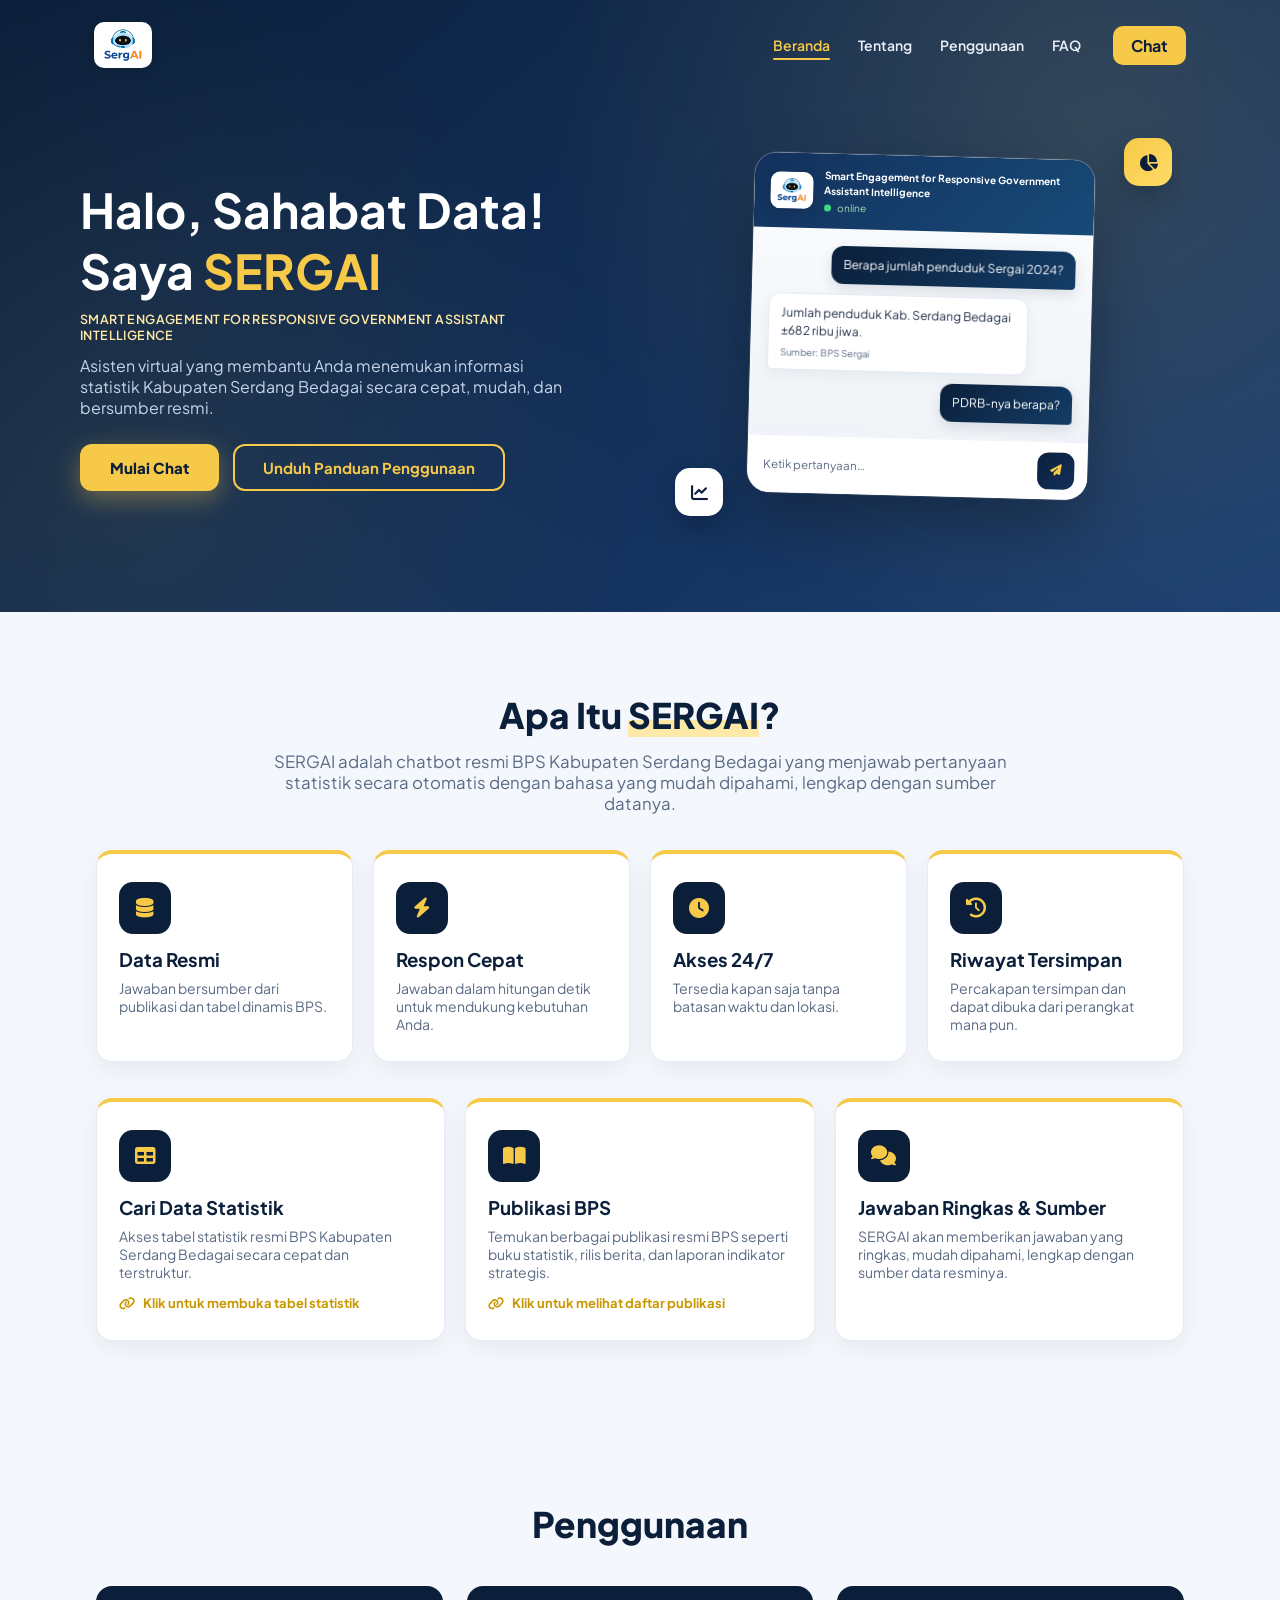
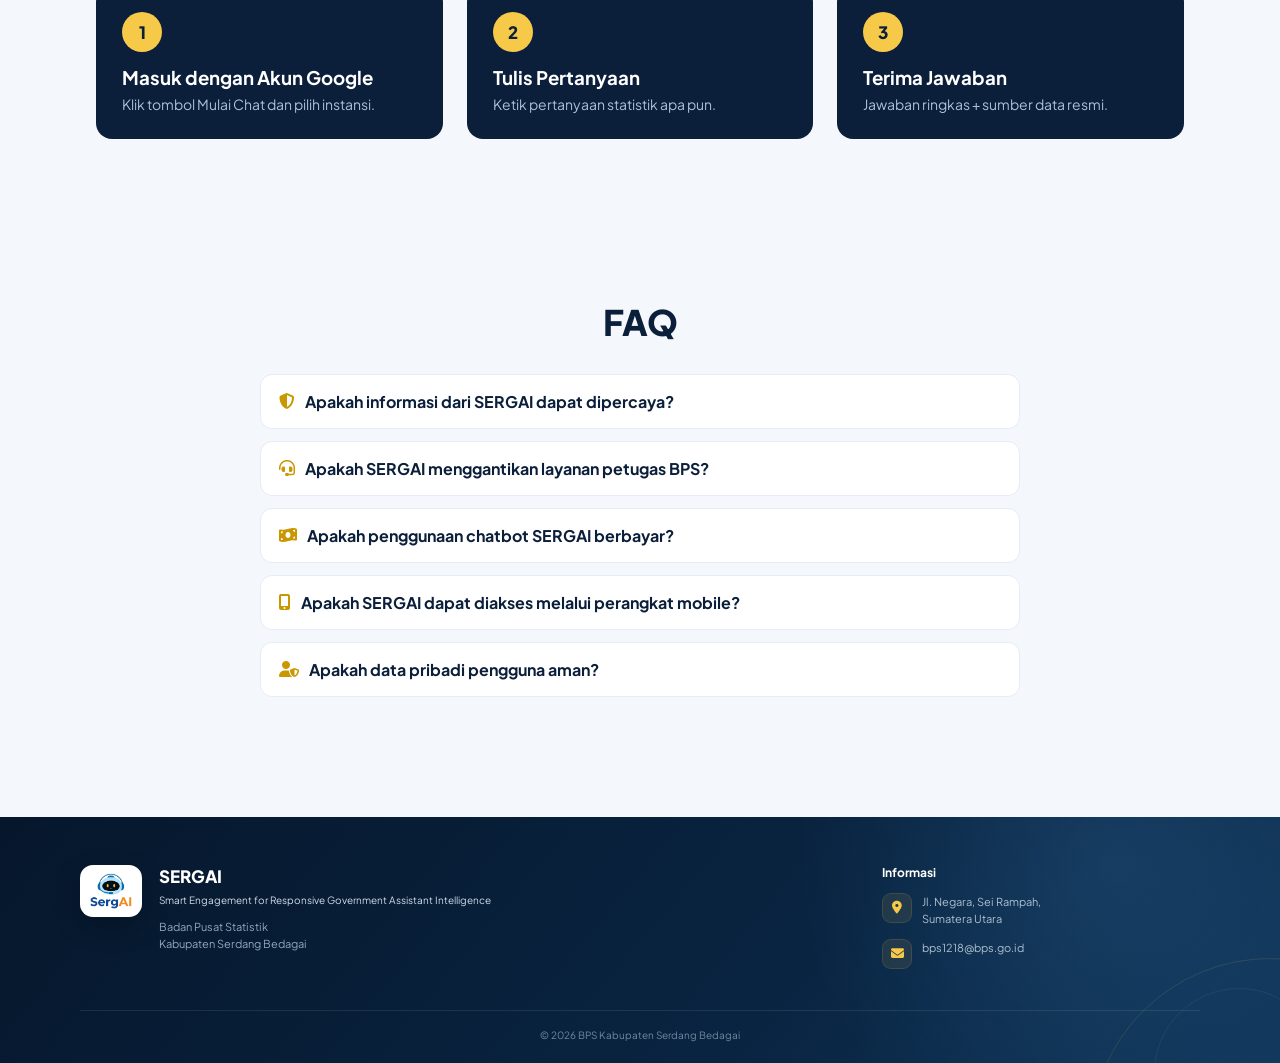
==== commit d7898c78: "Update sumber, title, dll, tampilan mobile" ====
--- a/frontend/welcome.html
+++ b/frontend/welcome.html
@@ -54,7 +54,7 @@
             Smart Engagement for Responsive Government Assistant Intelligence
           </p>
           <p class="w-desc">
-            Asisten virtual yang membantu Anda menemukan data statistik
+            Asisten virtual yang membantu Anda menemukan informasi statistik
             Kabupaten Serdang Bedagai secara cepat, mudah, dan bersumber resmi.
           </p>
           <div class="w-btn-row">
@@ -138,7 +138,7 @@
         <div class="w-card">
           <span class="w-ico"><i class="fas fa-database"></i></span>
           <h3>Data Resmi</h3>
-          <p>Jawaban bersumber dari publikasi dan tabel statistik resmi BPS.</p>
+          <p>Jawaban bersumber dari publikasi dan tabel dinamis BPS.</p>
         </div>
         <div class="w-card">
           <span class="w-ico"><i class="fas fa-bolt"></i></span>
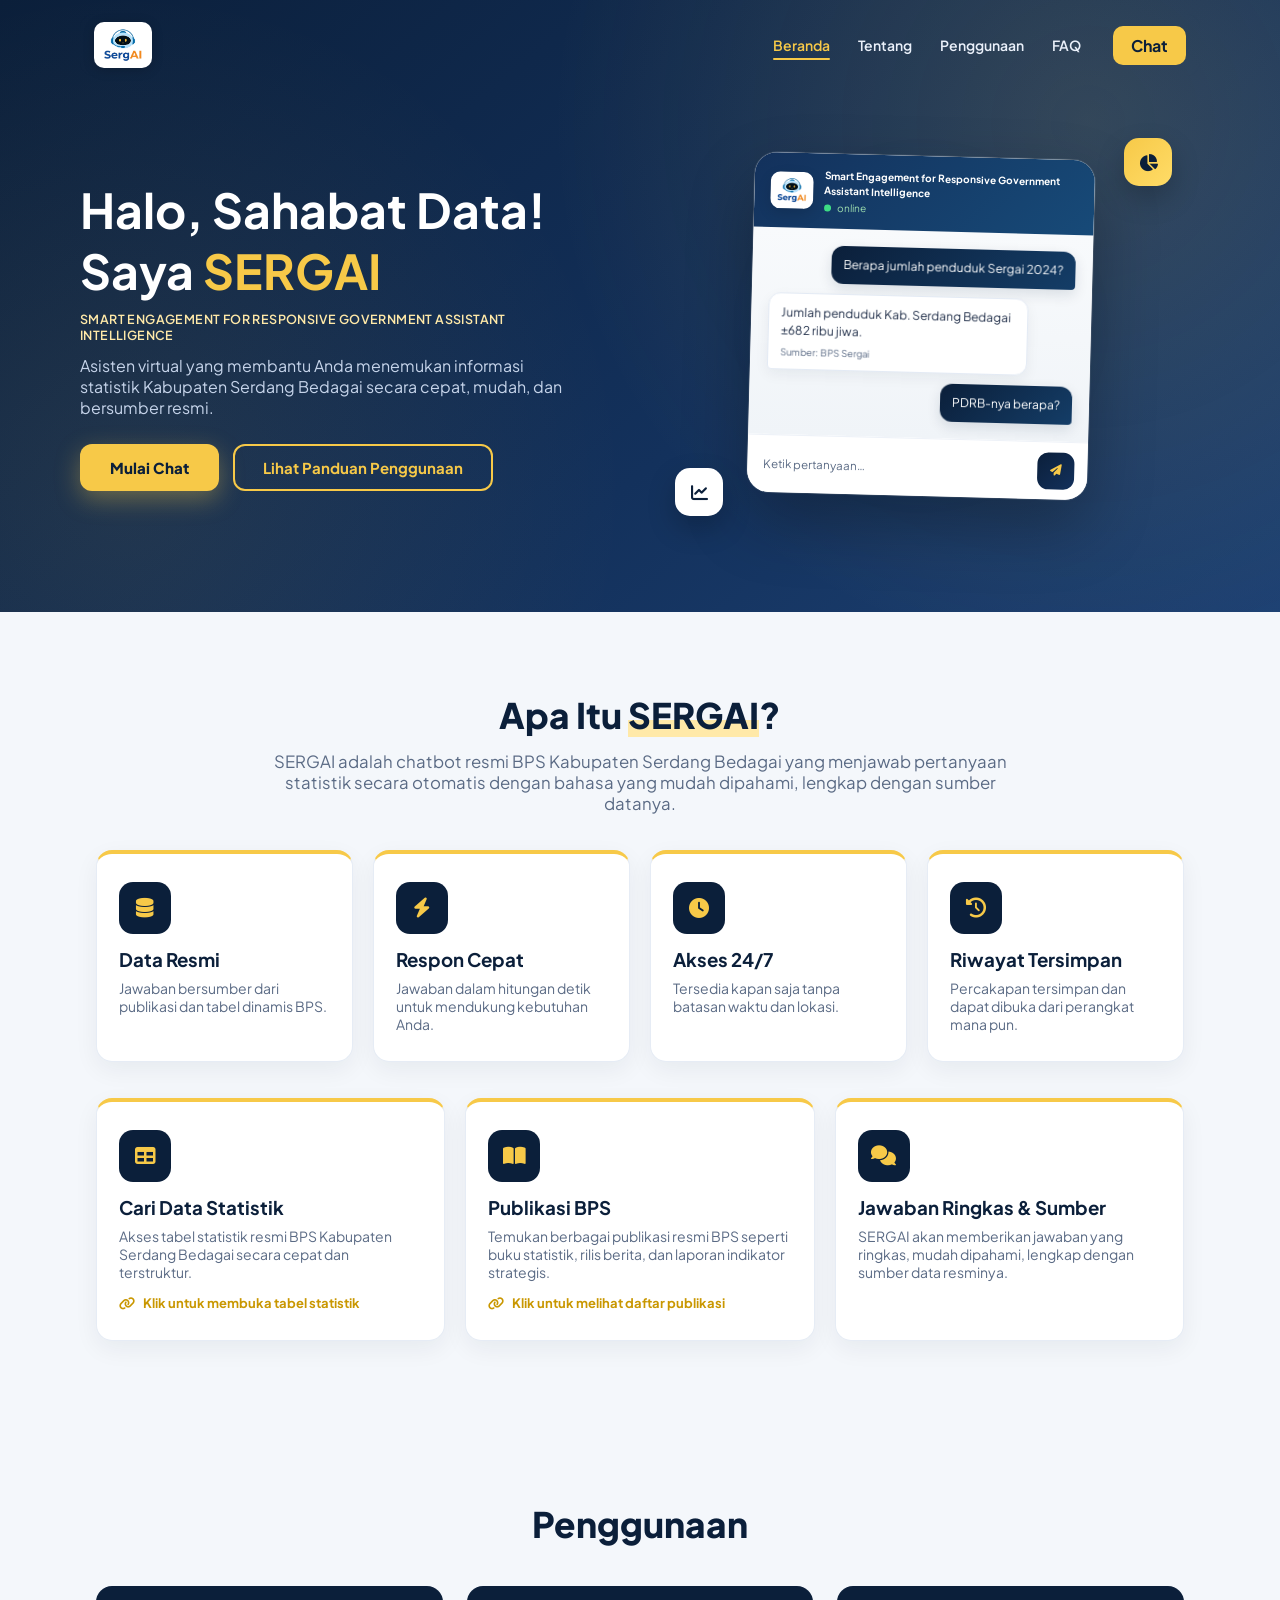
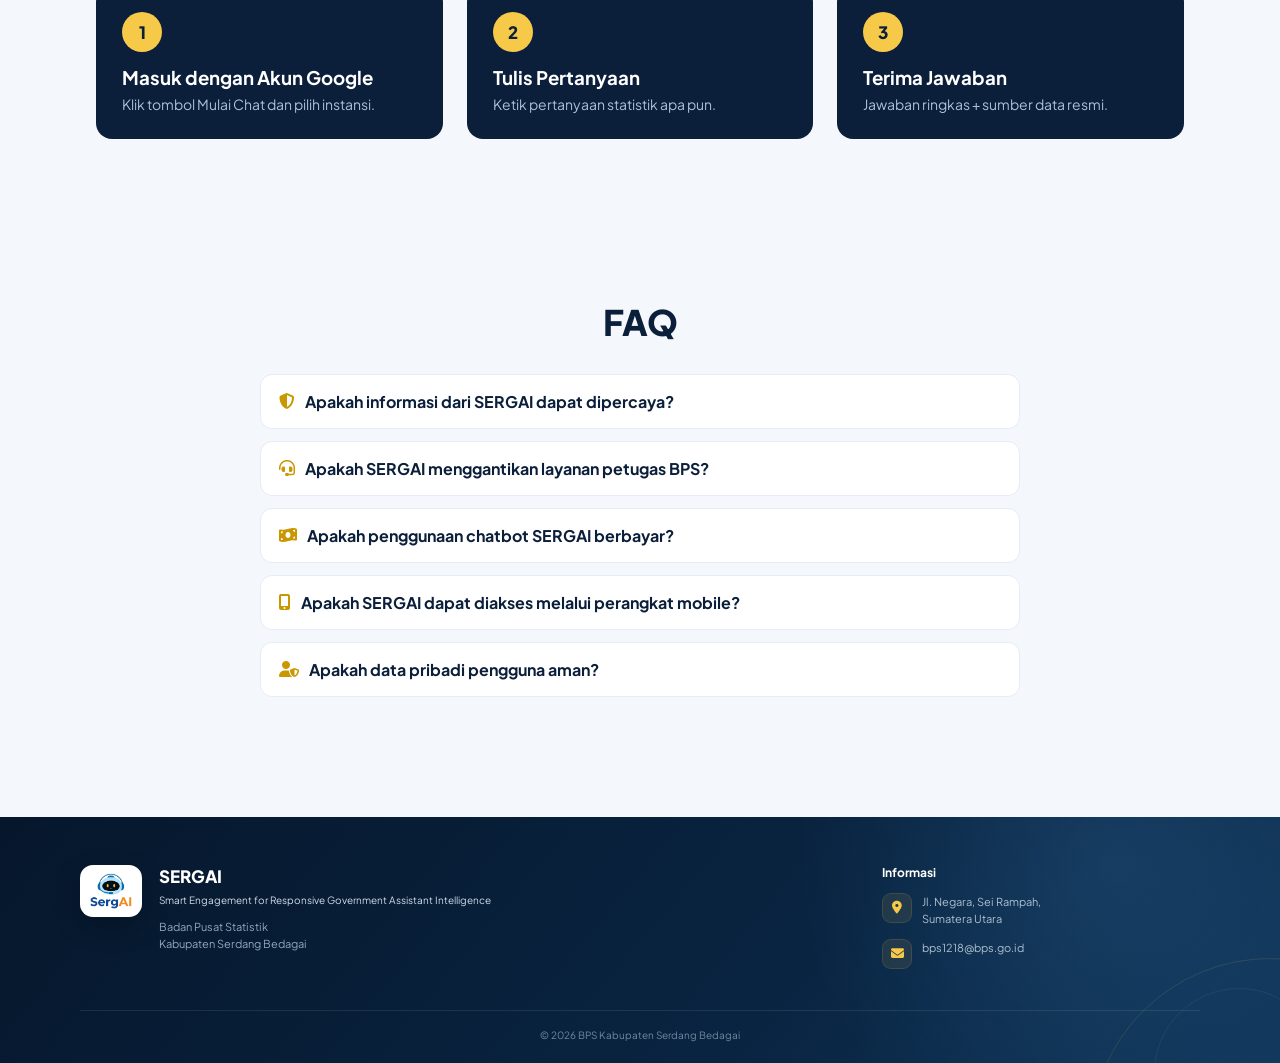
==== commit 3fe05781: "link panduan" ====
--- a/frontend/welcome.html
+++ b/frontend/welcome.html
@@ -62,11 +62,13 @@
               Mulai Chat
             </button>
             <a
-              href="assets/panduan-penggunaan-sergAI.pdf"
-              download
+              href="https://canva.link/ssfldw5mtp3h3iq"
+              target="_blank"
+              rel="noopener noreferrer"
               class="w-btn-outline-big"
-              >Unduh Panduan Penggunaan</a
             >
+              Lihat Panduan Penggunaan
+            </a>
           </div>
         </div>
         <div class="w-hero-right">
